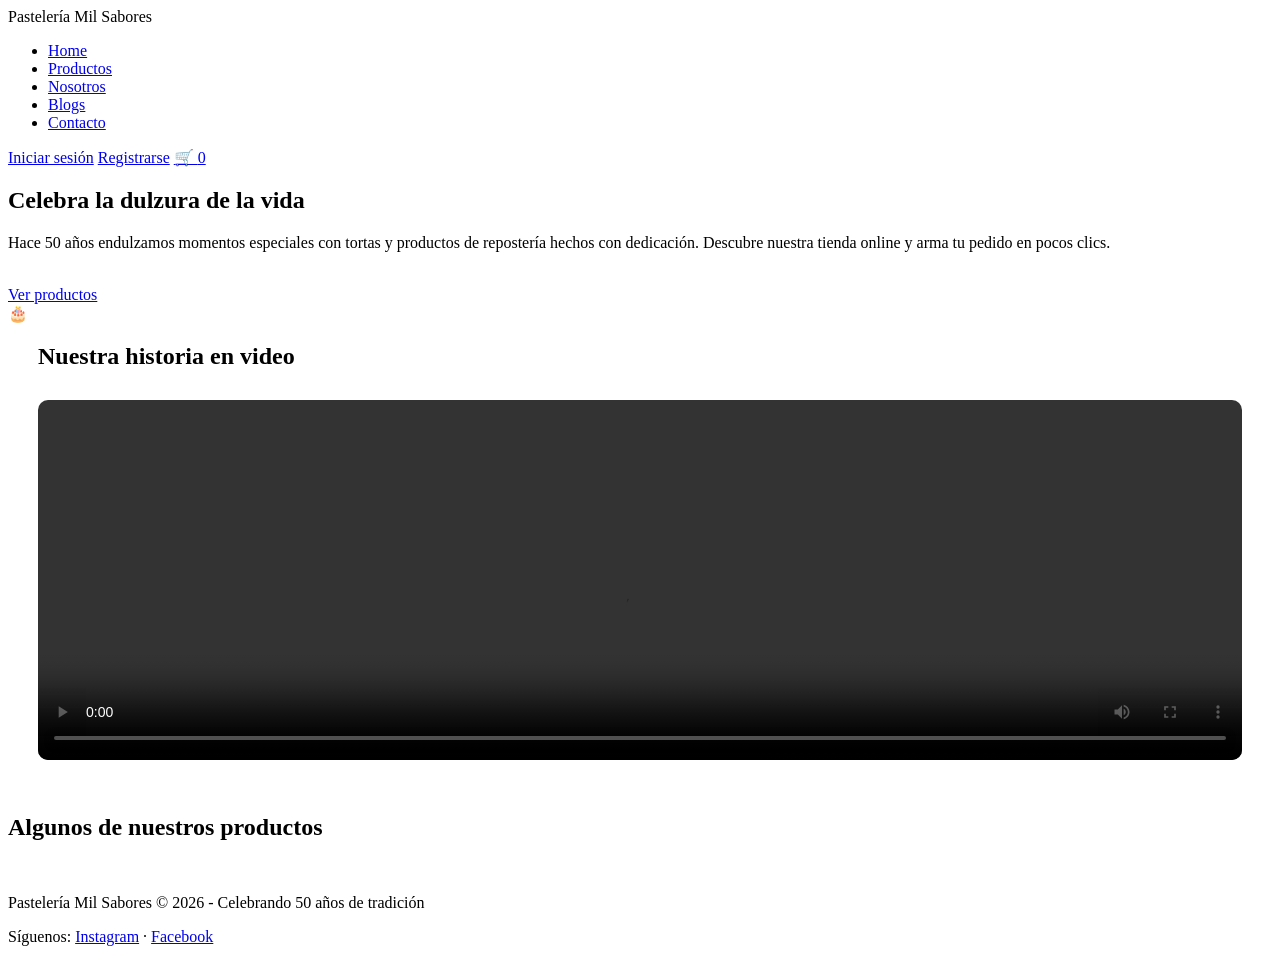
==== index.html @ 7b7f21b8 "crear estructura principal de la pagina de inicio (index.html)" ====
<!DOCTYPE html>
<html lang="es">
<head>
  <meta charset="UTF-8">
  <!-- que la página se vea bien en celulares -->
  <meta name="viewport" content="width=device-width, initial-scale=1.0">
  <title>Pastelería Mil Sabores</title>
  <!-- hoja de estilos externa, enlazada igual en todas las páginas -->
  <link rel="stylesheet" href="css/style.css">
  <!-- fuentes de Google Fonts que pide la propuesta de diseño -->
  <link href="https://fonts.googleapis.com/css2?family=Lato&family=Pacifico&display=swap" rel="stylesheet">
</head>
<body>

  <!-- encabezado con logo y menú de navegación, se repite en todas las páginas -->
  <header>
    <div class="logo">Pastelería Mil Sabores</div>
    <nav>
      <ul>
        <li><a href="index.html">Home</a></li>
        <li><a href="productos.html">Productos</a></li>
        <li><a href="nosotros.html">Nosotros</a></li>
        <li><a href="blogs.html">Blogs</a></li>
        <li><a href="contacto.html">Contacto</a></li>
      </ul>
    </nav>
    <div class="header-derecha">
      <a href="login.html">Iniciar sesión</a>
      <a href="registro.html">Registrarse</a>
      <!-- carrito con contador que actualiza carrito.js -->
      <a class="carrito-icono" href="carrito.html">🛒 <span id="contador-carrito">0</span></a>
    </div>
  </header>

  <!-- contenido principal de la página de inicio -->
  <main>
    <!-- sección hero: imagen/información de la tienda -->
    <section class="hero">
      <div class="hero-texto">
        <h1>Celebra la dulzura de la vida</h1>
        <p>Hace 50 años endulzamos momentos especiales con tortas y productos de repostería hechos con dedicación. Descubre nuestra tienda online y arma tu pedido en pocos clics.</p>
        <br>
        <a class="btn" href="productos.html">Ver productos</a>
      </div>
      <div class="hero-imagen">🎂</div>
    </section>

    <!-- video embebido contando la historia de la pastelería -->
    <section style="padding: 0 30px 30px;">
      <h2>Nuestra historia en video</h2>
      <video width="100%" height="360" controls style="border-radius: 10px; margin-top: 10px;">
        <source src="https://www.w3schools.com/html/mov_bbb.mp4" type="video/mp4">
        Tu navegador no soporta el elemento de video.
      </video>
    </section>

    <!-- lista de productos destacados (usa el mismo grid del catálogo) -->
    <section class="catalogo">
      <h2>Algunos de nuestros productos</h2>
      <br>
      <div class="grid-productos" id="grid-productos"></div>
    </section>
  </main>

  <!-- pie de página con datos de contacto, se repite en todas las páginas -->
  <footer>
    <p>Pastelería Mil Sabores &copy; 2026 - Celebrando 50 años de tradición</p>
    <p>Síguenos: <a href="#">Instagram</a> · <a href="#">Facebook</a></p>
  </footer>

  <!-- scripts al final del body para que el HTML cargue primero -->
  <script src="js/productos.js"></script>
  <script src="js/carrito.js"></script>
  <script src="js/validaciones.js"></script>
  <script>
    // en el home mostramos el catálogo completo, sin filtrar
    mostrarProductos();
  </script>
</body>
</html>
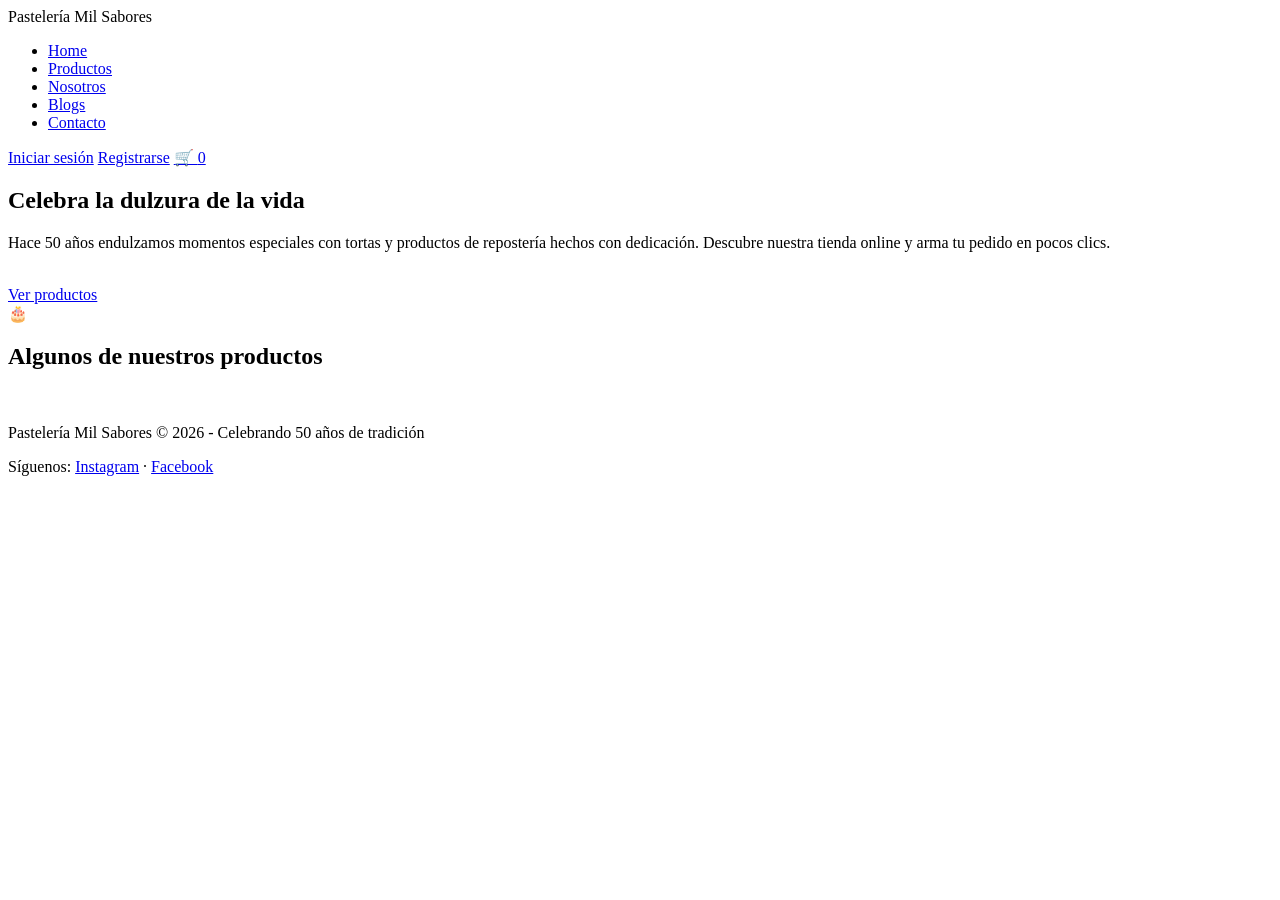
==== commit 5b70649e: "Remove video section from index.html Removed video section about the bakery's history from the homep" ====
--- a/index.html
+++ b/index.html
@@ -45,15 +45,6 @@
       <div class="hero-imagen">🎂</div>
     </section>
 
-    <!-- video embebido contando la historia de la pastelería -->
-    <section style="padding: 0 30px 30px;">
-      <h2>Nuestra historia en video</h2>
-      <video width="100%" height="360" controls style="border-radius: 10px; margin-top: 10px;">
-        <source src="https://www.w3schools.com/html/mov_bbb.mp4" type="video/mp4">
-        Tu navegador no soporta el elemento de video.
-      </video>
-    </section>
-
     <!-- lista de productos destacados (usa el mismo grid del catálogo) -->
     <section class="catalogo">
       <h2>Algunos de nuestros productos</h2>
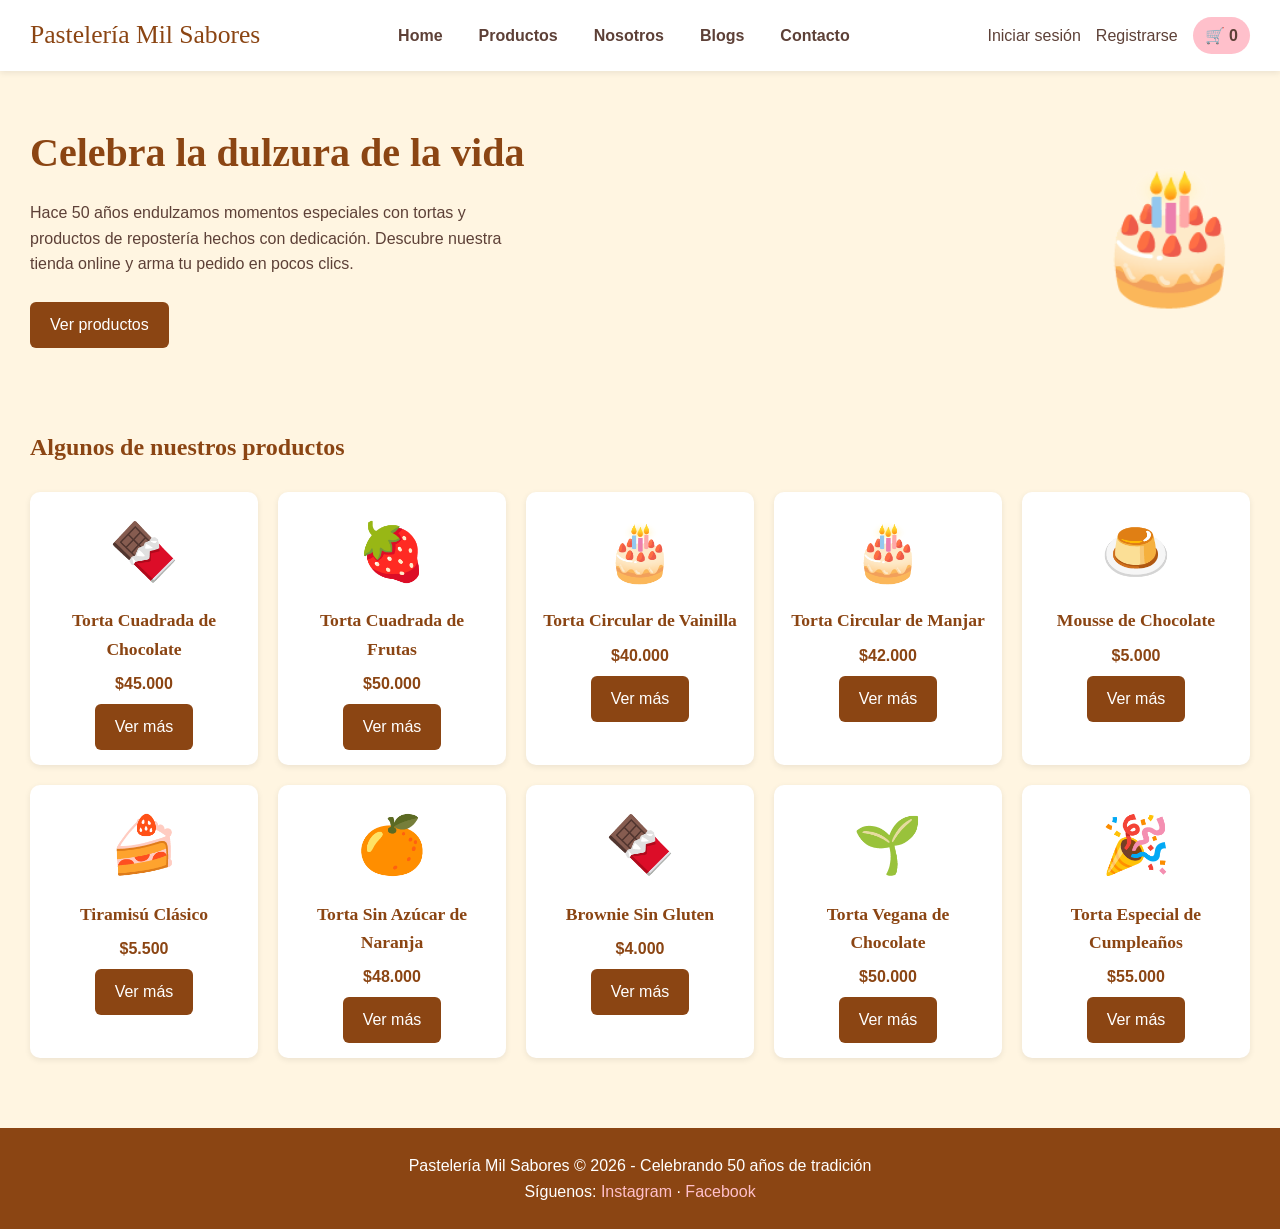
==== commit e7385e5c: "Arreglo en las rutas" ====
--- a/index.html
+++ b/index.html
@@ -6,7 +6,7 @@
   <meta name="viewport" content="width=device-width, initial-scale=1.0">
   <title>Pastelería Mil Sabores</title>
   <!-- hoja de estilos externa, enlazada igual en todas las páginas -->
-  <link rel="stylesheet" href="css/style.css">
+  <link rel="stylesheet" href="style.css">
   <!-- fuentes de Google Fonts que pide la propuesta de diseño -->
   <link href="https://fonts.googleapis.com/css2?family=Lato&family=Pacifico&display=swap" rel="stylesheet">
 </head>
@@ -60,9 +60,9 @@
   </footer>
 
   <!-- scripts al final del body para que el HTML cargue primero -->
-  <script src="js/productos.js"></script>
-  <script src="js/carrito.js"></script>
-  <script src="js/validaciones.js"></script>
+  <script src="productos.js"></script>
+  <script src="carrito.js"></script>
+  <script src="validaciones.js"></script>
   <script>
     // en el home mostramos el catálogo completo, sin filtrar
     mostrarProductos();
--- a/style.css
+++ b/style.css
@@ -0,0 +1,289 @@
+/* ============================================
+   Pastelería Mil Sabores - Hoja de estilos
+   Esta hoja se enlaza desde todas las páginas
+   con <link rel="stylesheet" href="style.css">
+   ============================================ */
+
+/* Reset simple: quitamos márgenes/rellenos por defecto del navegador */
+* {
+  margin: 0;
+  padding: 0;
+  box-sizing: border-box; /* así el padding no rompe los anchos */
+}
+
+/* Variables de color con la paleta del caso (crema, rosa, chocolate) */
+:root {
+  --color-fondo: #fff5e1;      /* crema pastel */
+  --color-acento: #ffc0cb;     /* rosa suave */
+  --color-chocolate: #8b4513;  /* chocolate */
+  --color-texto: #5d4037;      /* marrón oscuro para texto principal */
+  --color-texto-claro: #7c6a63; /* texto secundario */
+  --color-blanco: #ffffff;
+}
+
+/* Fuentes: Lato para texto general, Pacifico para títulos */
+body {
+  font-family: 'Lato', Arial, sans-serif; /* si no carga Lato, usa Arial */
+  background-color: var(--color-fondo);
+  color: var(--color-texto);
+  line-height: 1.6; /* espacio entre líneas para que se lea mejor */
+}
+
+/* Títulos usan la fuente cursiva de la marca */
+h1, h2, h3 {
+  font-family: 'Pacifico', cursive;
+  color: var(--color-chocolate);
+}
+
+/* Los enlaces no llevan subrayado por defecto */
+a {
+  text-decoration: none;
+  color: inherit;
+}
+
+img {
+  max-width: 100%; /* que las imágenes nunca se salgan de su contenedor */
+  display: block;
+}
+
+/* ---------- Header y navegación ---------- */
+header {
+  background-color: var(--color-blanco);
+  padding: 15px 30px;
+  display: flex;               /* header y nav en una fila */
+  justify-content: space-between;
+  align-items: center;
+  flex-wrap: wrap;             /* para que se acomode en celulares */
+  box-shadow: 0 2px 6px rgba(0, 0, 0, 0.08); /* sombra suave abajo */
+}
+
+.logo {
+  font-family: 'Pacifico', cursive;
+  font-size: 1.6rem;
+  color: var(--color-chocolate);
+}
+
+nav ul {
+  list-style: none;    /* quitamos los puntos de la lista */
+  display: flex;       /* menú horizontal */
+  gap: 20px;
+}
+
+nav a {
+  font-weight: bold;
+  padding: 5px 8px;
+}
+
+nav a:hover {
+  color: var(--color-acento); /* cambia de color al pasar el mouse */
+}
+
+.header-derecha {
+  display: flex;
+  align-items: center;
+  gap: 15px;
+}
+
+.carrito-icono {
+  background-color: var(--color-acento);
+  padding: 6px 12px;
+  border-radius: 20px;
+  font-weight: bold;
+}
+
+/* ---------- Botones ---------- */
+.btn {
+  display: inline-block;
+  background-color: var(--color-chocolate);
+  color: var(--color-blanco);
+  padding: 10px 20px;
+  border: none;
+  border-radius: 6px;
+  cursor: pointer;      /* mano al pasar por encima */
+  font-size: 1rem;
+  font-family: 'Lato', Arial, sans-serif;
+}
+
+.btn:hover {
+  background-color: var(--color-texto); /* se oscurece al pasar el mouse */
+}
+
+.btn-rosa {
+  background-color: var(--color-acento);
+  color: var(--color-texto);
+}
+
+/* ---------- Sección principal (hero) ---------- */
+.hero {
+  display: flex;
+  align-items: center;
+  justify-content: space-between;
+  padding: 50px 30px;
+  gap: 30px;
+  flex-wrap: wrap;
+}
+
+.hero-texto {
+  max-width: 500px;
+}
+
+.hero-texto h1 {
+  font-size: 2.5rem;
+  margin-bottom: 15px;
+}
+
+.hero-imagen {
+  font-size: 8rem; /* usamos un emoji grande como imagen del hero */
+  text-align: center;
+}
+
+/* ---------- Catálogo de productos (tarjetas) ---------- */
+.catalogo {
+  padding: 30px;
+}
+
+.filtros {
+  display: flex;
+  flex-wrap: wrap;
+  gap: 10px;
+  margin-bottom: 25px;
+}
+
+.filtros button {
+  background-color: var(--color-blanco);
+  border: 2px solid var(--color-acento);
+  color: var(--color-texto);
+  padding: 8px 16px;
+  border-radius: 20px;
+  cursor: pointer;
+}
+
+.filtros button.activo {
+  background-color: var(--color-acento); /* categoría seleccionada */
+}
+
+.grid-productos {
+  display: grid;
+  grid-template-columns: repeat(auto-fill, minmax(220px, 1fr)); /* tarjetas responsivas */
+  gap: 20px;
+}
+
+.tarjeta-producto {
+  background-color: var(--color-blanco);
+  border-radius: 10px;
+  padding: 15px;
+  text-align: center;
+  box-shadow: 0 2px 6px rgba(0, 0, 0, 0.08);
+}
+
+.tarjeta-producto .emoji-producto {
+  font-size: 3.5rem;
+  margin-bottom: 10px;
+}
+
+.tarjeta-producto h3 {
+  font-size: 1.1rem;
+  margin-bottom: 5px;
+}
+
+.precio {
+  font-weight: bold;
+  color: var(--color-chocolate);
+  margin: 8px 0;
+}
+
+/* ---------- Formularios (registro, login, contacto) ---------- */
+.formulario {
+  max-width: 450px;
+  margin: 30px auto;
+  background-color: var(--color-blanco);
+  padding: 30px;
+  border-radius: 10px;
+  box-shadow: 0 2px 6px rgba(0, 0, 0, 0.08);
+}
+
+.campo {
+  margin-bottom: 18px;
+}
+
+.campo label {
+  display: block;
+  margin-bottom: 5px;
+  font-weight: bold;
+}
+
+.campo input,
+.campo textarea,
+.campo select {
+  width: 100%;
+  padding: 10px;
+  border: 1px solid #d8c7b8;
+  border-radius: 6px;
+  font-family: 'Lato', Arial, sans-serif;
+  font-size: 1rem;
+}
+
+/* Mensaje de error que aparece bajo cada campo cuando la validación falla */
+.mensaje-error {
+  color: #c0392b;
+  font-size: 0.85rem;
+  margin-top: 4px;
+  display: block;
+  min-height: 18px; /* reserva espacio para que el formulario no salte */
+}
+
+/* Borde rojo cuando el campo tiene un error */
+.campo input.invalido,
+.campo textarea.invalido {
+  border-color: #c0392b;
+}
+
+/* ---------- Carrito de compras ---------- */
+.item-carrito {
+  display: flex;
+  align-items: center;
+  justify-content: space-between;
+  background-color: var(--color-blanco);
+  padding: 15px;
+  border-radius: 8px;
+  margin-bottom: 12px;
+}
+
+.item-carrito .cantidad-controles button {
+  background-color: var(--color-acento);
+  border: none;
+  padding: 4px 10px;
+  border-radius: 4px;
+  cursor: pointer;
+}
+
+.resumen-carrito {
+  background-color: var(--color-blanco);
+  padding: 20px;
+  border-radius: 10px;
+  margin-top: 20px;
+}
+
+/* ---------- Footer ---------- */
+footer {
+  background-color: var(--color-chocolate);
+  color: var(--color-blanco);
+  text-align: center;
+  padding: 25px;
+  margin-top: 40px;
+}
+
+footer a {
+  color: var(--color-acento);
+}
+
+/* ---------- Diseño adaptable a pantallas pequeñas ---------- */
+@media (max-width: 600px) {
+  nav ul {
+    flex-direction: column; /* menú en columna en celulares */
+    text-align: center;
+  }
+  header {
+    flex-direction: column;
+  }
+}
